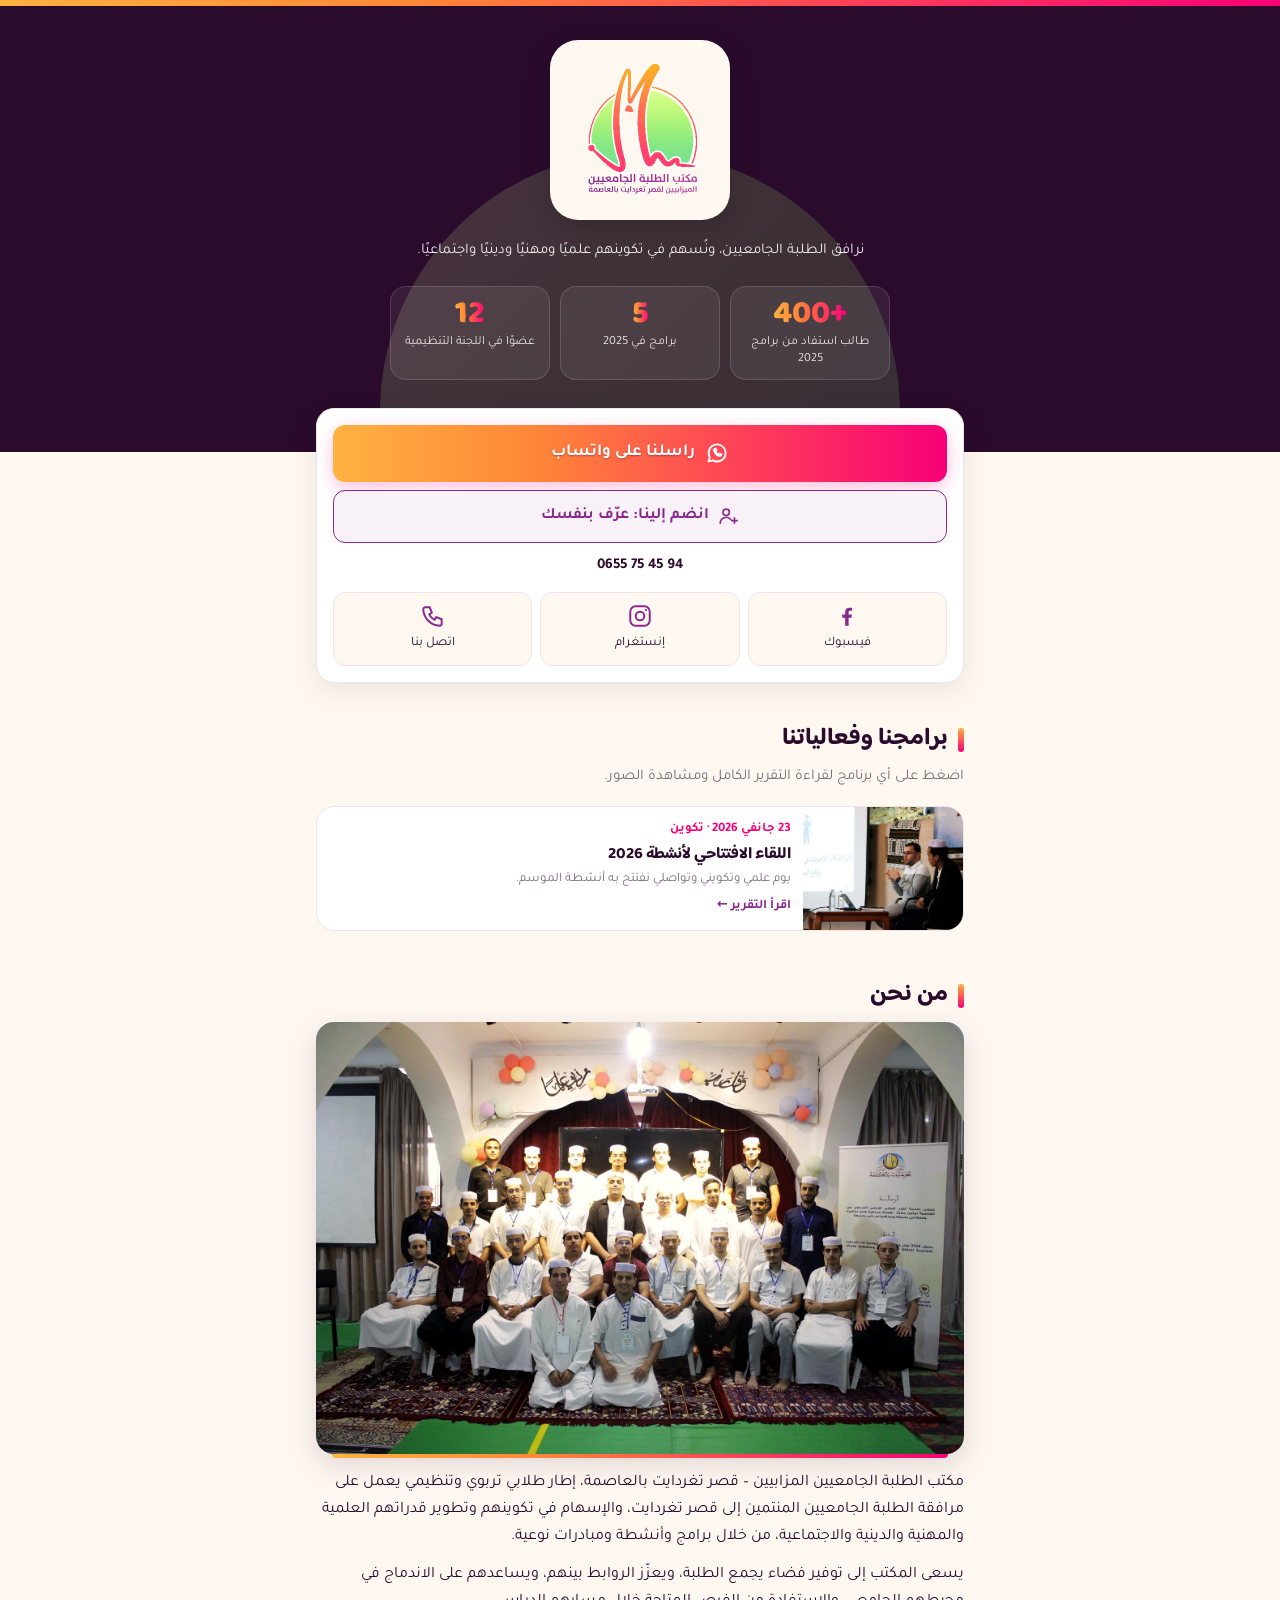
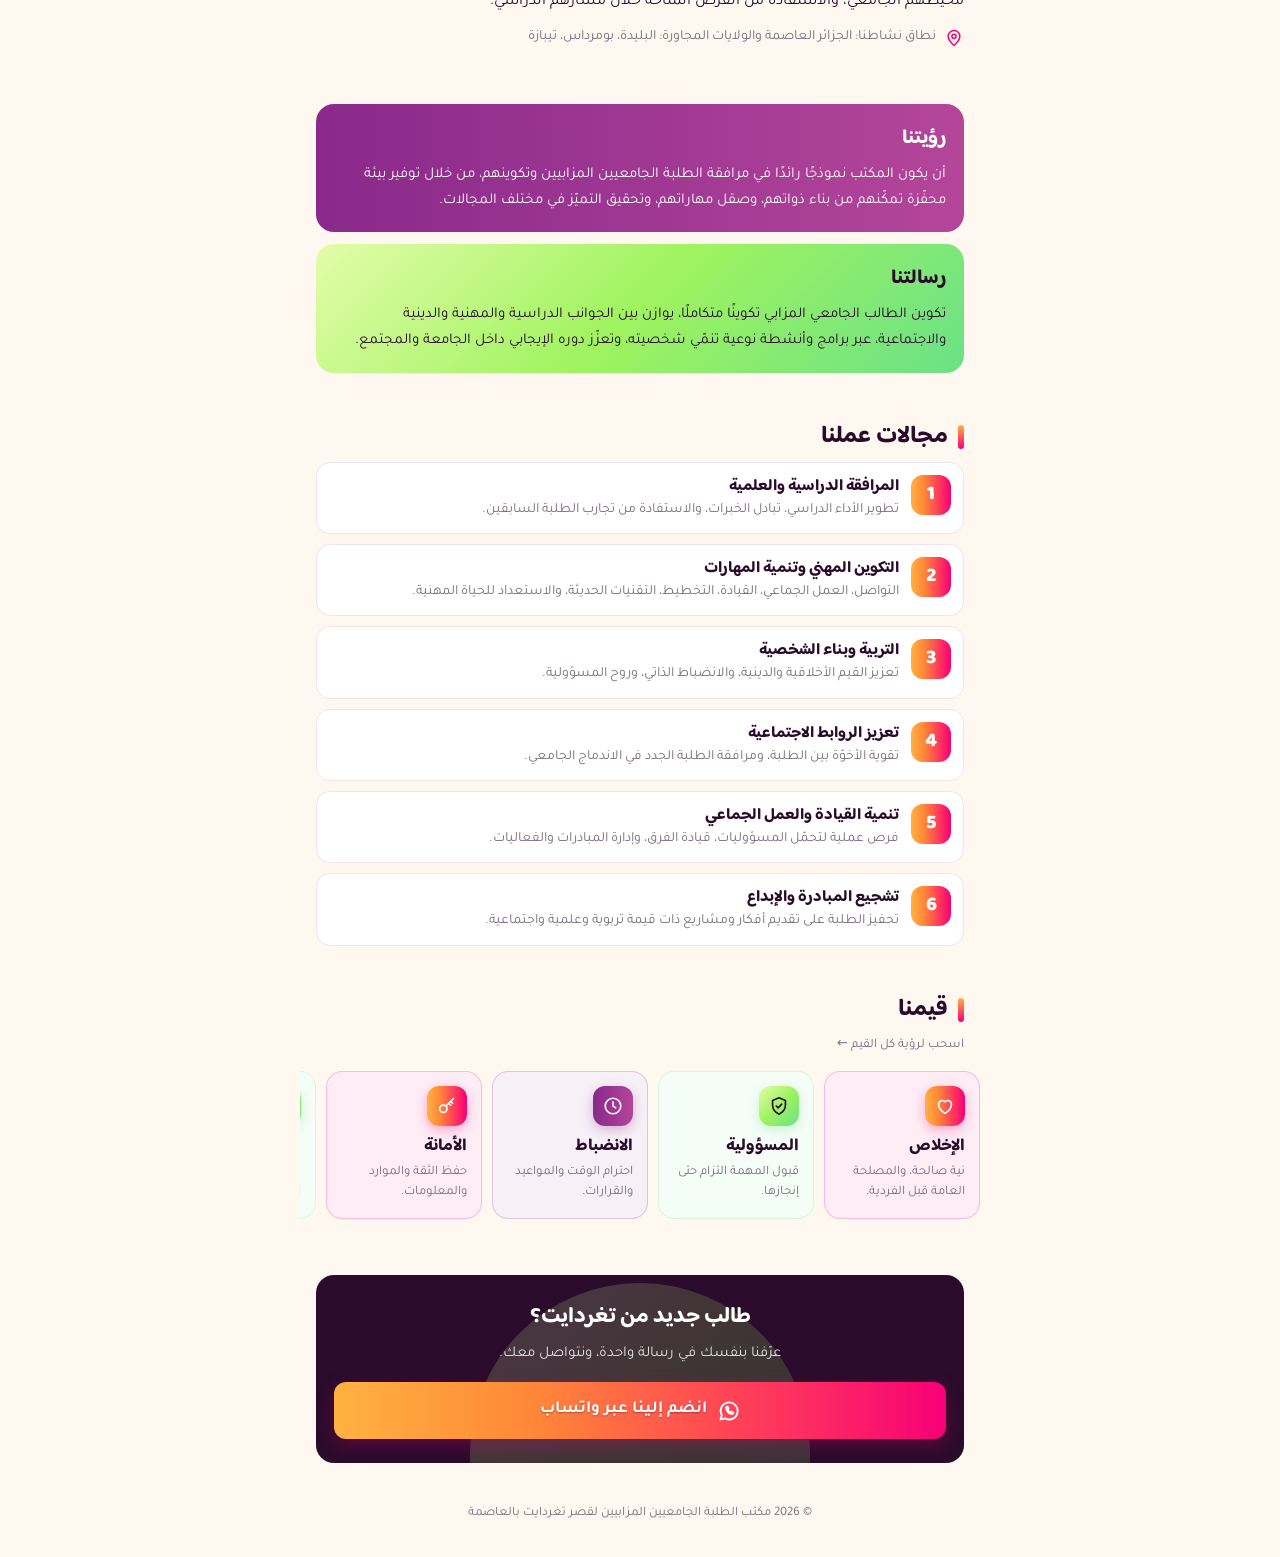
==== index.html @ e49881d8 "Landing page for the Tighardait student office Co-Authored-By: Claude Opus 5.5 <noreply@anthropic.co" ====
<!doctype html>
<html lang="ar" dir="rtl">
<head>
  <meta charset="utf-8">
  <meta name="viewport" content="width=device-width, initial-scale=1">
  <title>مكتب الطلبة الجامعيين المزابيين لقصر تغردايت بالعاصمة</title>
  <meta name="description" content="مكتب الطلبة الجامعيين المزابيين لقصر تغردايت بالجزائر العاصمة: وسائل التواصل، البرامج، والفعاليات.">
  <meta property="og:title" content="مكتب الطلبة الجامعيين المزابيين لقصر تغردايت بالعاصمة">
  <meta property="og:description" content="تواصل معنا واكتشف برامجنا وفعالياتنا.">
  <meta property="og:type" content="website">
  <meta name="theme-color" content="#2A0B2C">
  <link rel="preconnect" href="https://fonts.googleapis.com">
  <link rel="preconnect" href="https://fonts.gstatic.com" crossorigin>
  <link href="https://fonts.googleapis.com/css2?family=Baloo+Bhaijaan+2:wght@500;600;700;800&family=Tajawal:wght@300;400;500;700&display=swap" rel="stylesheet">
  <link rel="stylesheet" href="style.css">
</head>
<body data-page="home">
  <header class="hero">
    <div class="wrap">
      <div class="logo" id="logo"></div>
      <h1 id="name"></h1>
      <div class="sub" id="subname"></div>
      <p class="tagline" id="tagline"></p>
      <div class="stats" id="stats"></div>
    </div>
  </header>

  <main class="wrap">
    <div class="contact-card">
      <div id="wa"></div>
      <div class="socials" id="socials"></div>
    </div>

    <section id="programs">
      <h2 class="sec-title">برامجنا وفعالياتنا</h2>
      <p class="sec-lead">اضغط على أي برنامج لقراءة التقرير الكامل ومشاهدة الصور.</p>
      <div class="events" id="events"></div>
    </section>

    <section class="about">
      <h2 class="sec-title">من نحن</h2>
      <div class="group-photo" id="groupPhoto"></div>
      <div id="about"></div>
      <p class="scope" id="scope"></p>
    </section>

    <section>
      <div class="vm">
        <div class="vm-card vision"><h3>رؤيتنا</h3><p id="vision"></p></div>
        <div class="vm-card mission"><h3>رسالتنا</h3><p id="mission"></p></div>
      </div>
    </section>

    <section>
      <h2 class="sec-title">مجالات عملنا</h2>
      <ol class="goals" id="goals"></ol>
    </section>

    <section>
      <h2 class="sec-title">قيمنا</h2>
      <p class="sec-lead swipe-hint">اسحب لرؤية كل القيم ←</p>
      <div class="values" id="values"></div>
    </section>

    <section class="join-band">
      <h2>طالب جديد من تغردايت؟</h2>
      <p>عرّفنا بنفسك في رسالة واحدة، ونتواصل معك.</p>
      <div id="join2"></div>
    </section>
  </main>

  <footer>© <span id="year"></span> مكتب الطلبة الجامعيين المزابيين لقصر تغردايت بالعاصمة</footer>

  <script src="data.js"></script>
  <script src="app.js"></script>
</body>
</html>
---- style.css ----
/* ===== ألوان الهوية — من الشارت الغرافيكي 2026–2027 ===== */
:root {
  /* الأساسية */
  --amber: #FFB241;    /* كهرماني */
  --plum: #89298B;     /* برقوقي */
  --oasis: #6BE187;    /* أخضر الواحة */
  --magenta: #F70077;  /* ماجنتا تغردايت */
  /* الثانوية */
  --orchid: #B4469A; --lime: #C0FA75; --orange: #FF8638; --coral: #FF4058;
  /* المحايدة */
  --warm-grey: #7A6E7D; --mint: #F1FDE6; --ivory: #FFF8F1; --night: #2A0B2C;

  /* التدرجات */
  --g-flame: linear-gradient(90deg, #FFB241, #FF8638, #FF4058, #F70077);
  --g-oasis: linear-gradient(135deg, #E3FCA9, #9EF35F, #6BE187);
  --g-sign:  linear-gradient(90deg, #89298B, #B4469A);

  --primary: var(--night);
  --primary-ink: #ffffff;
  --accent: var(--magenta);
  --bg: var(--ivory);
  --surface: #ffffff;
  --ink: var(--night);
  --muted: var(--warm-grey);
  --line: #F0E4E8;
  --radius: 18px;
  --font: "Tajawal", system-ui, sans-serif;
  --font-head: "Baloo Bhaijaan 2", "Tajawal", system-ui, sans-serif;
}
@media (prefers-color-scheme: dark) {
  :root {
    --bg: #1d0820;
    --surface: #2A0B2C;
    --ink: #FFF8F1;
    --muted: #c3b6c5;
    --line: #43204a;
    --accent: #FF4D9E;
  }
}
h1, h2, h3, .sec-title { font-family: var(--font-head); }

* { box-sizing: border-box; margin: 0; padding: 0; }
html { scroll-behavior: smooth; }
body {
  font-family: var(--font);
  background: var(--bg);
  color: var(--ink);
  line-height: 1.7;
  -webkit-font-smoothing: antialiased;
}
img { display: block; max-width: 100%; }
a { color: inherit; }
.wrap { max-width: 680px; margin: 0 auto; padding: 0 16px; }

/* ===== رأس الصفحة ===== */
.hero {
  background: var(--primary);
  color: var(--primary-ink);
  padding: 40px 0 72px;
  text-align: center;
  position: relative;
  overflow: hidden;
}
/* «الواحة»: نصف دائرة خضراء خلف الشعار + خط «الشعلة» */
.hero::before {
  content: "";
  position: absolute; left: 50%; bottom: -220px; transform: translateX(-50%);
  width: 520px; height: 520px; border-radius: 50%;
  background: var(--g-oasis); opacity: .16;
  pointer-events: none;
}
.hero::after {
  content: "";
  position: absolute; left: 0; right: 0; top: 0; height: 6px;
  background: var(--g-flame);
}
.hero > .wrap { position: relative; z-index: 1; }
.logo {
  width: 180px; height: 180px; margin: 0 auto 18px; padding: 6px;
  border-radius: 28px;
  background: var(--ivory);
  display: grid; place-items: center;
  overflow: hidden;
  box-shadow: 0 6px 24px rgba(0,0,0,.18);
}
.logo img { width: 100%; height: 100%; object-fit: contain; }
.logo span {
  font-family: var(--font-head); font-weight: 800; font-size: 64px; line-height: 1;
  background: var(--g-flame); -webkit-background-clip: text; background-clip: text; color: transparent;
}
.hero h1 { font-size: 26px; line-height: 1.3; font-weight: 700; }
/* الاسم موجود داخل الشعار: نخفي العنوان بصرياً ونبقيه لمحركات البحث */
.hero.has-logo h1, .hero.has-logo .sub {
  position: absolute; width: 1px; height: 1px; overflow: hidden; clip: rect(0 0 0 0); white-space: nowrap;
}
.hero .sub { font-size: 16px; opacity: .85; margin-top: 2px; }
.hero .tagline { font-size: 15px; opacity: .9; margin: 14px auto 0; max-width: 460px; }

/* ===== أزرار التواصل ===== */
.contact-card {
  background: var(--surface);
  border-radius: var(--radius);
  padding: 16px;
  margin-top: -44px;
  position: relative; z-index: 2;
  box-shadow: 0 8px 30px rgba(0,0,0,.08);
  border: 1px solid var(--line);
}
.btn-main {
  display: flex; align-items: center; justify-content: center; gap: 10px;
  background: var(--g-flame); color: #fff;
  text-shadow: 0 1px 2px rgba(42,11,44,.35);
  box-shadow: 0 6px 18px rgba(247,0,119,.25);
  text-decoration: none; font-weight: 700; font-size: 17px;
  padding: 14px; border-radius: 12px;
}
.btn-main svg { width: 24px; height: 24px; }
.phone-line { text-align: center; margin: 10px 0 14px; color: var(--muted); font-size: 15px; direction: ltr; }
.phone-line a { text-decoration: none; font-weight: 600; color: var(--ink); }
.socials { display: flex; gap: 8px; }
.socials .social { flex: 1 1 0; min-width: 0; }
.social {
  display: flex; flex-direction: column; align-items: center; gap: 4px;
  padding: 10px 4px; border-radius: 12px;
  background: var(--bg); text-decoration: none;
  font-size: 13px; color: var(--ink);
  border: 1px solid var(--line);
  transition: transform .15s;
}
.social:active { transform: scale(.96); }
.social svg { width: 26px; height: 26px; color: var(--plum); }

/* ===== الأقسام ===== */
section { padding: 36px 0 8px; }
.sec-title { font-size: 21px; font-weight: 700; margin-bottom: 4px; display: flex; align-items: center; gap: 10px; }
.sec-title::before { content: ""; width: 6px; height: 24px; border-radius: 3px; background: linear-gradient(180deg, #FFB241, #F70077); }
.sec-title { font-size: 24px; font-weight: 700; }
.sec-lead { color: var(--muted); font-size: 15px; margin-bottom: 16px; }
.about p { color: var(--ink); font-size: 16px; margin-bottom: 10px; }
.about .scope {
  display: flex; align-items: flex-start; gap: 8px;
  font-size: 14px; color: var(--muted); margin-top: 4px;
}
.about .scope svg { width: 20px; height: 20px; flex: none; color: var(--magenta); margin-top: 2px; }

/* الرؤية والرسالة */
.vm { display: grid; gap: 12px; }
.vm-card { border-radius: var(--radius); padding: 18px; }
.vm-card h3 { font-size: 20px; margin-bottom: 6px; }
.vm-card p { font-size: 15px; line-height: 1.75; }
.vm-card.vision { background: var(--g-sign); color: #fff; }
.vm-card.mission { background: var(--g-oasis); color: var(--night); }

/* مجالات العمل */
.goals { list-style: none; counter-reset: g; display: grid; gap: 10px; }
.goals li {
  counter-increment: g;
  display: grid; grid-template-columns: 40px 1fr; column-gap: 12px;
  background: var(--surface); border: 1px solid var(--line);
  border-radius: 14px; padding: 12px;
}
.goals li::before {
  content: counter(g);
  grid-row: span 2;
  width: 40px; height: 40px; border-radius: 12px;
  display: grid; place-items: center;
  font-family: var(--font-head); font-weight: 800; font-size: 20px; color: #fff;
  background: var(--g-flame);
}
.goals strong { font-family: var(--font-head); font-size: 16px; font-weight: 700; line-height: 1.5; }
.goals span { font-size: 14px; color: var(--muted); line-height: 1.6; }

/* القيم */
/* شريط أفقي يُسحب بالإصبع */
.values {
  display: flex; gap: 10px;
  overflow-x: auto; scroll-snap-type: x mandatory;
  margin: 0 -16px; padding: 4px 16px 12px;
  scrollbar-width: none;
}
.values::-webkit-scrollbar { display: none; }
.swipe-hint { font-size: 13px; margin-bottom: 10px; }
.value {
  flex: 0 0 156px; scroll-snap-align: start;
  --tint: var(--magenta);
  --tile: var(--g-flame);
  position: relative; overflow: hidden;
  display: flex; flex-direction: column; gap: 4px;
  padding: 14px; border-radius: 16px;
  background: color-mix(in srgb, var(--tint) 7%, var(--surface));
  border: 1px solid color-mix(in srgb, var(--tint) 22%, transparent);
}
.value:nth-child(3n+2) { --tint: var(--oasis); --tile: var(--g-oasis); }
.value:nth-child(3n)   { --tint: var(--plum);  --tile: var(--g-sign); }
.v-ico {
  width: 40px; height: 40px; border-radius: 12px; margin-bottom: 6px;
  display: grid; place-items: center;
  background: var(--tile); color: #fff;
  box-shadow: 0 4px 12px color-mix(in srgb, var(--tint) 30%, transparent);
}
.value:nth-child(3n+2) .v-ico { color: var(--night); }
.v-ico svg { width: 22px; height: 22px; }
.value strong { font-family: var(--font-head); font-size: 17px; font-weight: 700; line-height: 1.35; }
.v-txt { font-size: 13px; color: var(--muted); line-height: 1.6; }

/* ===== الأرقام في رأس الصفحة ===== */
.stats {
  display: flex; justify-content: center; gap: 10px; flex-wrap: wrap;
  margin-top: 22px;
}
.stat {
  flex: 1 1 0; min-width: 96px; max-width: 160px;
  background: rgba(255,255,255,.07);
  border: 1px solid rgba(255,255,255,.14);
  border-radius: 16px; padding: 10px 8px;
  display: flex; flex-direction: column; align-items: center;
}
.stat b {
  font-family: var(--font-head); font-weight: 800; font-size: 32px; line-height: 1.1;
  background: var(--g-flame); -webkit-background-clip: text; background-clip: text; color: transparent;
}
.stat span { font-size: 12.5px; opacity: .85; line-height: 1.4; margin-top: 2px; }

/* ===== زر «انضم إلينا» ===== */
.btn-join {
  display: flex; align-items: center; justify-content: center; gap: 8px;
  margin-top: 8px; padding: 12px; border-radius: 12px;
  border: 1.5px solid var(--plum); color: var(--plum);
  text-decoration: none; font-weight: 700; font-size: 16px;
  background: color-mix(in srgb, var(--plum) 6%, var(--surface));
}
.btn-join svg { width: 22px; height: 22px; }
@media (prefers-color-scheme: dark) { .btn-join { color: var(--oasis); border-color: var(--oasis); } }

.join-band {
  margin-top: 36px; padding: 24px 18px; border-radius: var(--radius);
  background: var(--night); color: #fff; text-align: center;
  position: relative; overflow: hidden;
}
.join-band::before {
  content: ""; position: absolute; left: 50%; bottom: -160px; transform: translateX(-50%);
  width: 340px; height: 340px; border-radius: 50%; background: var(--g-oasis); opacity: .18;
}
.join-band > * { position: relative; }
.join-band h2 { font-size: 22px; }
.join-band p { opacity: .85; margin: 4px 0 16px; font-size: 15px; }

/* ===== الصورة الجماعية ===== */
.group-photo:empty { display: none; }
.group-photo { margin: 6px 0 16px; position: relative; }
.group-photo img {
  width: 100%; aspect-ratio: 3/2; object-fit: cover; border-radius: var(--radius);
  box-shadow: 0 10px 30px rgba(42,11,44,.15);
}
.group-photo::after {
  content: ""; position: absolute; left: 16px; right: 16px; bottom: -4px; height: 4px;
  border-radius: 0 0 4px 4px; background: var(--g-flame);
}
/* البرامج */
.programs { display: grid; grid-template-columns: 1fr 1fr; gap: 12px; }
.program {
  background: var(--surface); border: 1px solid var(--line);
  border-radius: var(--radius); overflow: hidden;
}
.program .ph { aspect-ratio: 4/3; }
.program h3 { font-size: 15px; padding: 10px 12px 2px; line-height: 1.5; }
.program p { font-size: 13px; color: var(--muted); padding: 0 12px 12px; line-height: 1.6; }

/* الفعاليات */
.events { display: flex; flex-direction: column; gap: 12px; }
.event {
  display: grid; grid-template-columns: 112px 1fr; gap: 12px;
  background: var(--surface); border: 1px solid var(--line);
  border-radius: var(--radius); overflow: hidden;
  text-decoration: none; color: inherit;
  transition: transform .15s, box-shadow .15s;
}
.event:hover { box-shadow: 0 6px 20px rgba(0,0,0,.08); }
.event:active { transform: scale(.99); }
.event .ph { height: 100%; min-height: 104px; }
.event .body { padding: 12px 0 12px 12px; display: flex; flex-direction: column; justify-content: center; }
.event .date { font-size: 13px; color: var(--accent); font-weight: 600; }
.event h3 { font-size: 16px; line-height: 1.45; margin: 2px 0 4px; }
.event p { font-size: 13px; color: var(--muted); line-height: 1.55; }
.event .more { font-size: 13px; color: var(--plum); font-weight: 700; margin-top: 6px; }
@media (prefers-color-scheme: dark) { .event .more, .social svg { color: var(--oasis); } }

/* صورة بديلة عند غياب الصورة */
.ph { background: var(--line); position: relative; overflow: hidden; }
.ph img { width: 100%; height: 100%; object-fit: cover; }
.ph.empty {
  background: var(--g-oasis);
  display: grid; place-items: center;
}
.ph.empty::after {
  content: ""; width: 34px; height: 34px; opacity: .45;
  background: no-repeat center/contain url("data:image/svg+xml,%3Csvg xmlns='http://www.w3.org/2000/svg' viewBox='0 0 24 24' fill='none' stroke='%232A0B2C' stroke-width='1.6'%3E%3Crect x='3' y='5' width='18' height='14' rx='2'/%3E%3Ccircle cx='9' cy='10' r='2'/%3E%3Cpath d='m21 16-5-5-8 8'/%3E%3C/svg%3E");
}

footer { text-align: center; color: var(--muted); font-size: 13px; padding: 40px 16px 32px; }

/* ===== صفحة الفعالية ===== */
.topbar {
  position: sticky; top: 0; z-index: 10;
  background: color-mix(in srgb, var(--bg) 88%, transparent);
  backdrop-filter: blur(10px);
  border-bottom: 1px solid var(--line);
}
.topbar .wrap { display: flex; align-items: center; justify-content: space-between; height: 56px; }
.topbar a, .topbar button {
  display: inline-flex; align-items: center; gap: 6px;
  font: inherit; font-size: 15px; font-weight: 600;
  color: var(--plum); background: none; border: 0; cursor: pointer; text-decoration: none;
}
@media (prefers-color-scheme: dark) { .topbar a, .topbar button { color: var(--oasis); } }
.topbar svg { width: 20px; height: 20px; }
.ev-cover { aspect-ratio: 16/9; border-radius: var(--radius); margin-top: 16px; }
.ev-head { padding: 18px 0 8px; }
.ev-head h1 { font-size: 24px; line-height: 1.4; }
.ev-meta { display: flex; flex-wrap: wrap; gap: 8px; margin-top: 10px; }
.chip {
  font-size: 13px; padding: 4px 12px; border-radius: 999px;
  background: var(--surface); border: 1px solid var(--line); color: var(--muted);
}
.ev-report p { font-size: 16.5px; margin-bottom: 14px; }
.gallery { display: grid; grid-template-columns: 1fr 1fr; gap: 8px; margin-top: 8px; }
.gallery .ph { aspect-ratio: 1; border-radius: 12px; cursor: zoom-in; }
.gallery .ph.empty { cursor: default; }
/* عدد فردي من الصور: الأولى تأخذ العرض كاملاً */
.gallery .ph:first-child:nth-last-child(odd) { grid-column: 1 / -1; aspect-ratio: 3/2; }

.ev-intro {
  margin-top: 14px; padding: 14px 16px; border-radius: 14px;
  background: var(--g-oasis); color: var(--night);
  font-size: 16px; line-height: 1.8; font-weight: 500;
}

.speakers { display: grid; gap: 10px; }
.speaker {
  display: grid; grid-template-columns: 44px 1fr; gap: 12px; align-items: start;
  background: var(--surface); border: 1px solid var(--line);
  border-radius: 16px; padding: 14px;
}
.sp-num {
  width: 44px; height: 44px; border-radius: 14px;
  display: grid; place-items: center; color: #fff;
  font-family: var(--font-head); font-weight: 800; font-size: 22px;
  background: var(--g-sign);
}
.speaker h3 { font-size: 17px; line-height: 1.5; }
.sp-name { font-weight: 700; color: var(--magenta); font-size: 15px; margin-top: 4px; }
.sp-role { font-size: 13px; color: var(--muted); line-height: 1.6; }
@media (prefers-color-scheme: dark) { .sp-name { color: var(--accent); } }

.poster { cursor: zoom-in; max-width: 420px; margin: 0 auto; }
.poster img { width: 100%; border-radius: 14px; box-shadow: 0 8px 24px rgba(42,11,44,.15); }

.lightbox {
  position: fixed; inset: 0; z-index: 100;
  background: rgba(0,0,0,.92);
  display: none; align-items: center; justify-content: center; padding: 16px;
}
.lightbox.open { display: flex; }
.lightbox img { max-height: 90vh; border-radius: 8px; }
.lightbox button {
  position: absolute; top: 12px; left: 12px;
  width: 44px; height: 44px; border-radius: 50%;
  border: 0; background: rgba(255,255,255,.15); color: #fff; font-size: 26px; cursor: pointer;
}
.notfound { text-align: center; padding: 80px 16px; color: var(--muted); }
.toast {
  position: fixed; bottom: 24px; left: 50%; transform: translateX(-50%);
  background: var(--ink); color: var(--bg); padding: 10px 18px; border-radius: 999px;
  font-size: 14px; opacity: 0; transition: opacity .2s; pointer-events: none;
}
.toast.show { opacity: 1; }

@media (min-width: 640px) {
  .hero h1 { font-size: 30px; }
  .programs { grid-template-columns: 1fr 1fr; }
  .event { grid-template-columns: 160px 1fr; }
  .gallery { grid-template-columns: 1fr 1fr 1fr; }
}
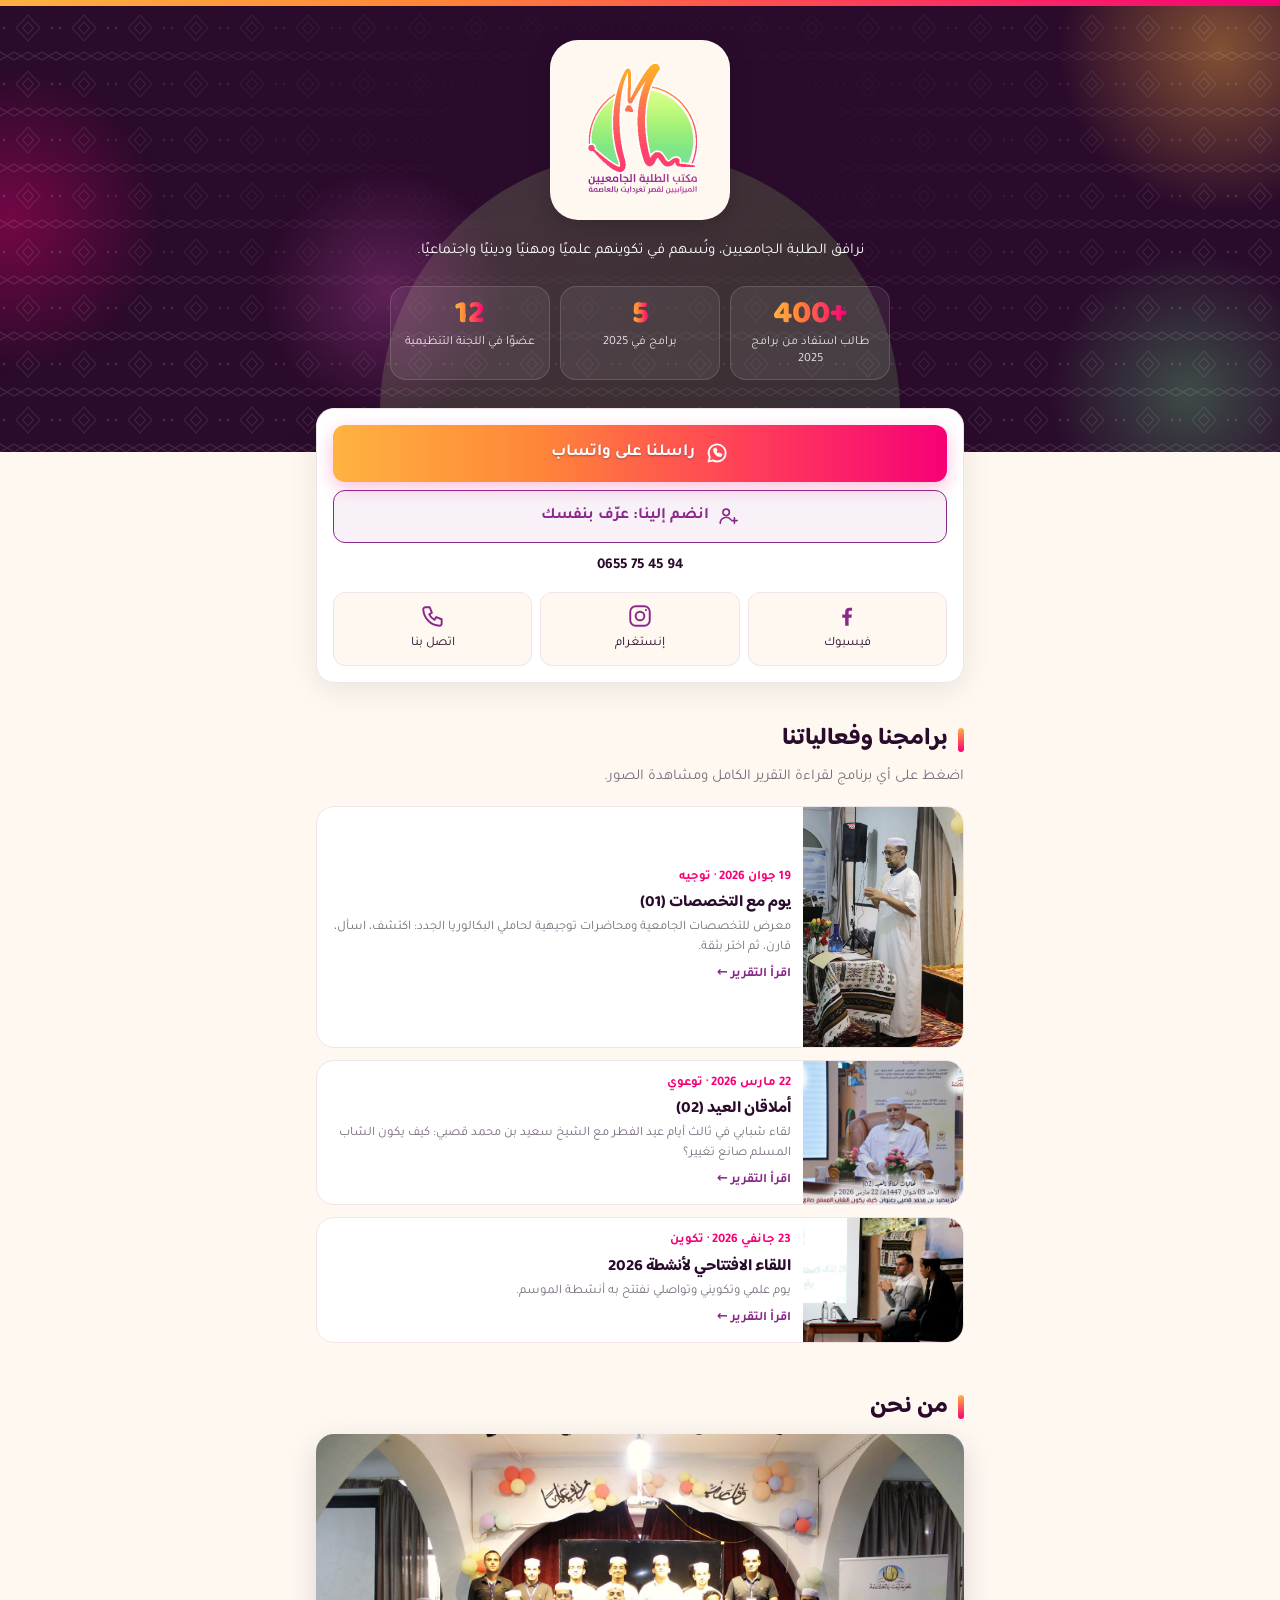
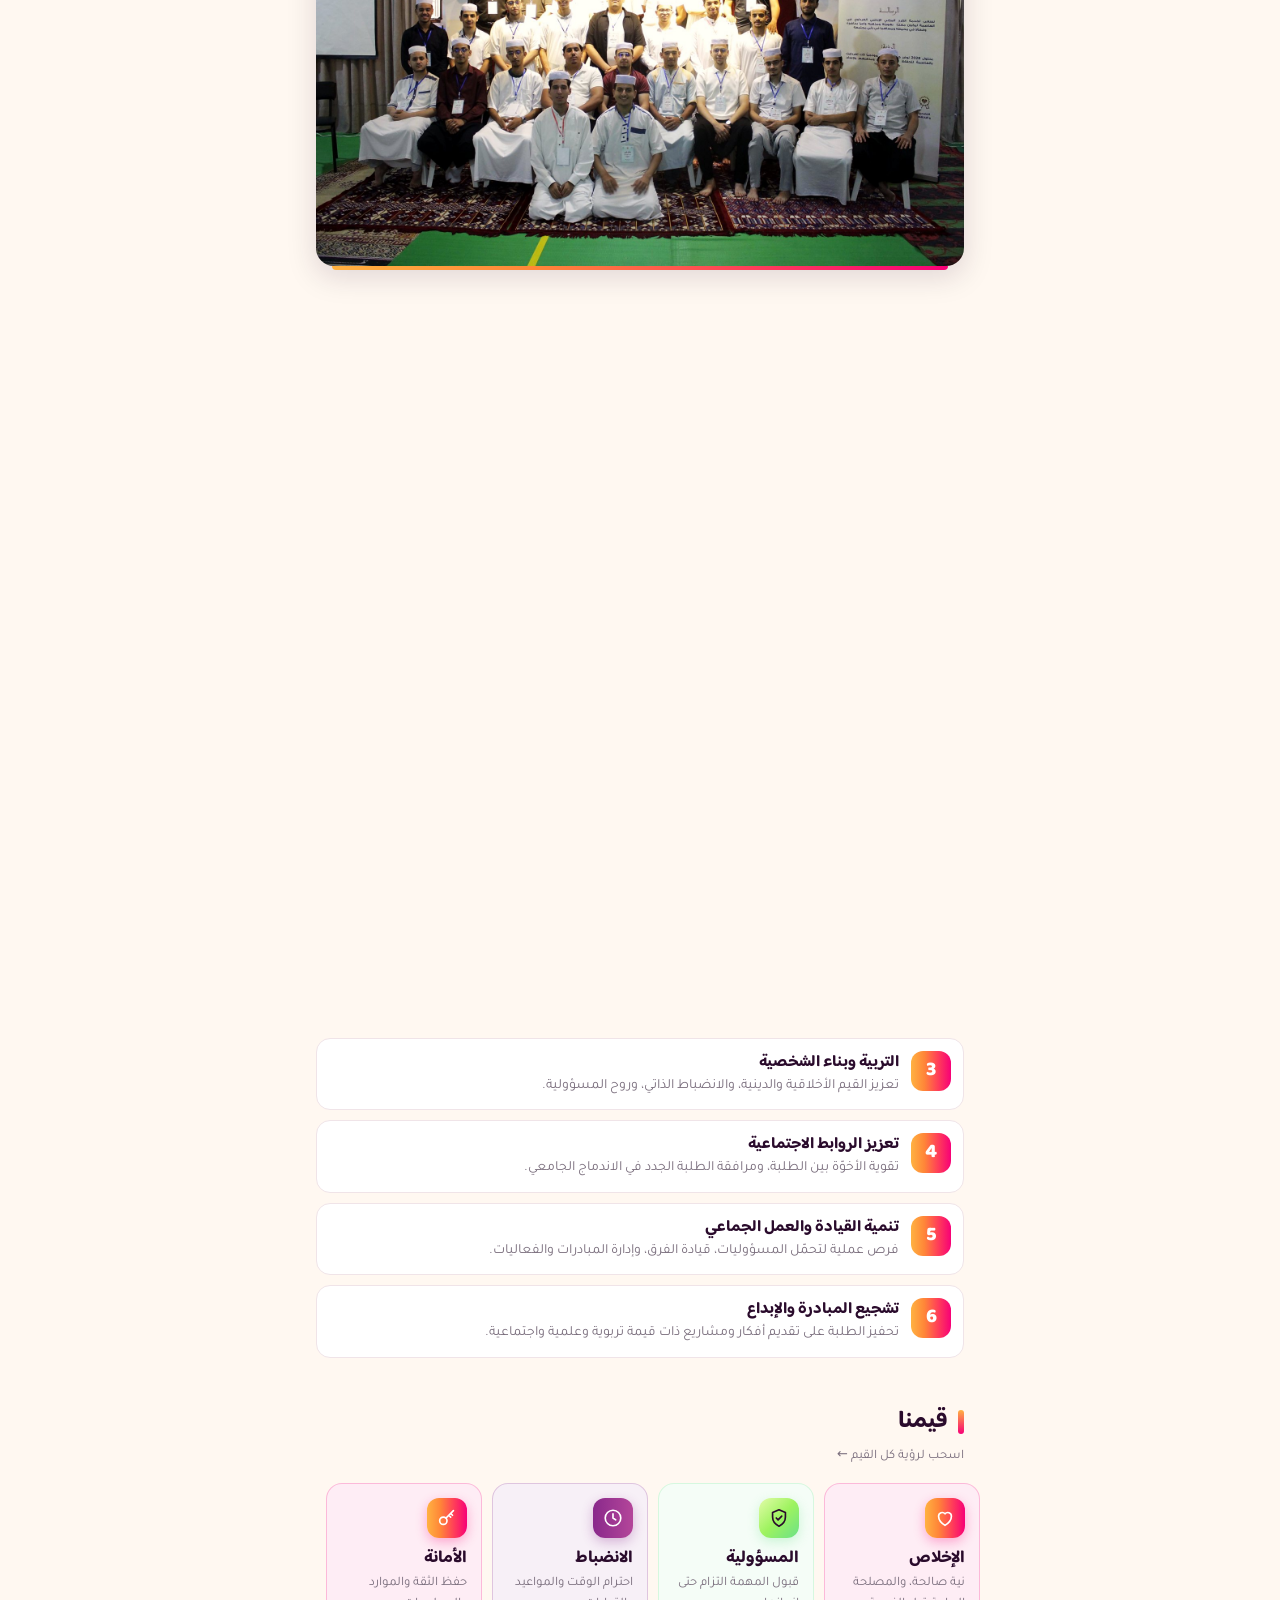
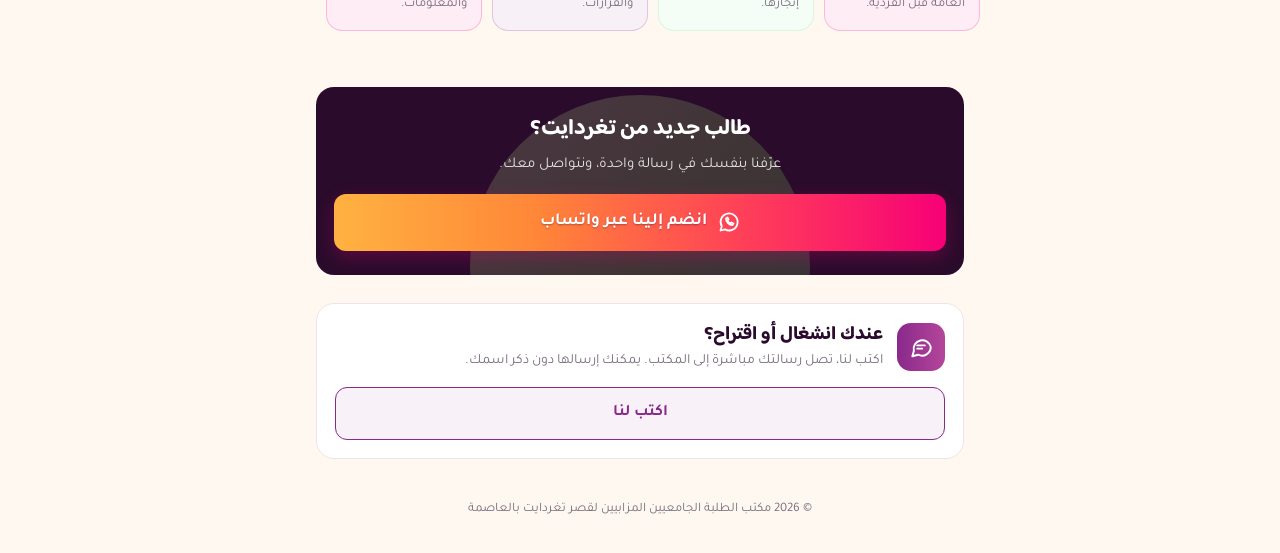
==== commit 14f89ed2: "Living hero background and self-drawing icons Drifting brand-colour glows and a slow Mzab-style patt" ====
--- a/index.html
+++ b/index.html
@@ -16,6 +16,10 @@
 </head>
 <body data-page="home">
   <header class="hero">
+    <div class="hero-fx" aria-hidden="true">
+      <span class="blob b1"></span><span class="blob b2"></span><span class="blob b3"></span><span class="blob b4"></span>
+      <span class="pattern"></span>
+    </div>
     <div class="wrap">
       <div class="logo" id="logo"></div>
       <h1 id="name"></h1>
--- a/style.css
+++ b/style.css
@@ -299,6 +299,62 @@
 
 footer { text-align: center; color: var(--muted); font-size: 13px; padding: 40px 16px 32px; }
 
+/* ===== الانشغالات والمقترحات ===== */
+.fb-band {
+  margin-top: 28px; padding: 18px; border-radius: var(--radius);
+  background: var(--surface); border: 1px solid var(--line);
+  display: grid; grid-template-columns: auto 1fr; gap: 6px 14px; align-items: center;
+}
+.fb-ico { width: 48px; height: 48px; border-radius: 14px; display: grid; place-items: center; background: var(--g-sign); color: #fff; }
+.fb-ico svg { width: 26px; height: 26px; }
+.fb-text h2 { font-size: 19px; line-height: 1.4; }
+.fb-text p { color: var(--muted); font-size: 14px; line-height: 1.6; margin-top: 2px; }
+.fb-open {
+  grid-column: 1 / -1; margin-top: 8px; padding: 12px; border-radius: 12px; cursor: pointer;
+  font: inherit; font-weight: 700; font-size: 16px;
+  border: 1.5px solid var(--plum); color: var(--plum);
+  background: color-mix(in srgb, var(--plum) 6%, var(--surface));
+}
+@media (prefers-color-scheme: dark) { .fb-open { color: var(--oasis); border-color: var(--oasis); } }
+
+.fb-sheet {
+  position: fixed; inset: 0; z-index: 120; display: flex; align-items: flex-end; justify-content: center;
+  background: rgba(20, 4, 22, .55); opacity: 0; pointer-events: none; transition: opacity .2s;
+}
+.fb-sheet.open { opacity: 1; pointer-events: auto; }
+.fb-card {
+  position: relative; width: 100%; max-width: 520px; max-height: 92vh; overflow: auto;
+  background: var(--surface); color: var(--ink);
+  border-radius: 22px 22px 0 0; padding: 10px 18px calc(18px + env(safe-area-inset-bottom));
+  transform: translateY(24px); transition: transform .25s;
+}
+.fb-sheet.open .fb-card { transform: none; }
+.fb-grip { width: 44px; height: 5px; border-radius: 9px; background: var(--line); margin: 0 auto 12px; }
+.fb-card h2 { font-size: 21px; margin-bottom: 10px; }
+.fb-card label { display: block; font-weight: 700; font-size: 15px; margin: 12px 0 6px; }
+.fb-card label span { font-weight: 400; color: var(--muted); font-size: 13px; }
+.fb-card textarea, .fb-card input {
+  width: 100%; font: inherit; font-size: 16px; color: var(--ink);
+  background: var(--bg); border: 1.5px solid var(--line); border-radius: 12px; padding: 12px;
+}
+.fb-card textarea { resize: vertical; min-height: 120px; }
+.fb-card textarea:focus, .fb-card input:focus { outline: none; border-color: var(--plum); }
+.fb-hp { position: absolute !important; left: -9999px; width: 1px; height: 1px; opacity: 0; }
+.fb-err { color: var(--coral, #FF4058); font-size: 14px; min-height: 20px; margin-top: 6px; }
+.fb-actions { display: grid; gap: 8px; margin-top: 4px; }
+.fb-send { border: 0; cursor: pointer; font: inherit; font-weight: 700; font-size: 17px; width: 100%; }
+.fb-send:disabled { opacity: .7; cursor: wait; }
+.fb-cancel { background: none; border: 0; padding: 10px; font: inherit; color: var(--muted); cursor: pointer; }
+.fb-card.sent > :not(.fb-done):not(.fb-grip) { display: none; }
+.fb-done { text-align: center; padding: 10px 0 4px; }
+.fb-done p { color: var(--muted); margin: 4px 0 16px; }
+.fb-done .btn-main { border: 0; width: 100%; cursor: pointer; font: inherit; font-weight: 700; font-size: 17px; }
+.fb-check {
+  width: 64px; height: 64px; margin: 6px auto 10px; border-radius: 50%;
+  display: grid; place-items: center; font-size: 32px; font-weight: 700;
+  background: var(--g-oasis); color: var(--night);
+}
+
 /* ===== صفحة الفعالية ===== */
 .topbar {
   position: sticky; top: 0; z-index: 10;
@@ -352,6 +408,10 @@
 .sp-role { font-size: 13px; color: var(--muted); line-height: 1.6; }
 @media (prefers-color-scheme: dark) { .sp-name { color: var(--accent); } }
 
+.ev-video { max-width: 360px; margin: 8px auto 0; }
+.ev-video video { display: block; width: 100%; aspect-ratio: 9 / 16; background: var(--night, #2A0B2C); border-radius: 16px; box-shadow: 0 8px 24px rgba(42,11,44,.18); }
+.ev-logo { display: block; width: 128px; height: 128px; object-fit: contain; margin: 4px auto 14px; border-radius: 18px; background: #fff; padding: 6px; box-shadow: 0 4px 14px rgba(42,11,44,.12); }
+
 .poster { cursor: zoom-in; max-width: 420px; margin: 0 auto; }
 .poster img { width: 100%; border-radius: 14px; box-shadow: 0 8px 24px rgba(42,11,44,.15); }
 
@@ -381,3 +441,131 @@
   .event { grid-template-columns: 160px 1fr; }
   .gallery { grid-template-columns: 1fr 1fr 1fr; }
 }
+
+/* =========================================================
+   الحركة — تُفعَّل فقط لمن لم يطلب تقليل الحركة في هاتفه
+   ========================================================= */
+@media (prefers-reduced-motion: no-preference) {
+
+  /* ظهور العناصر عند التمرير */
+  .anim .rv { opacity: 0; transform: translateY(18px); transition: opacity .6s ease var(--d, 0ms), transform .6s cubic-bezier(.2,.8,.2,1) var(--d, 0ms); }
+  .anim .rv.in { opacity: 1; transform: none; }
+  .anim .values > .rv { transform: translateX(-24px) scale(.96); }
+  .anim .values > .rv.in { transform: none; }
+  .anim .gallery > .rv { transform: scale(.94); }
+  .anim .gallery > .rv.in { transform: none; }
+
+  /* الواجهة: الشعار يقفز ثم يطفو، والنصوص تصعد بالتتابع */
+  .hero .logo { animation: pop-in .7s cubic-bezier(.3,1.6,.5,1) both, float 5s ease-in-out 1s infinite; }
+  .hero .tagline { animation: rise .7s ease .25s both; }
+  .hero .stat { animation: rise .6s ease both; }
+  .hero .stat:nth-child(1) { animation-delay: .35s; }
+  .hero .stat:nth-child(2) { animation-delay: .47s; }
+  .hero .stat:nth-child(3) { animation-delay: .59s; }
+
+  /* زر واتساب: لمعة تمرّ عليه وأيقونة ترنّ */
+  .btn-main { position: relative; overflow: hidden; transition: transform .15s; }
+  .btn-main::after {
+    content: ""; position: absolute; top: 0; bottom: 0; width: 40%; left: -60%;
+    background: linear-gradient(100deg, transparent, rgba(255,255,255,.45), transparent);
+    transform: skewX(-20deg); animation: shine 4.5s ease-in-out 1.5s infinite;
+  }
+  .btn-main svg { animation: ring 4.5s ease-in-out 1.5s infinite; transform-origin: 50% 60%; }
+  .btn-main:active, .btn-join:active, .fb-open:active { transform: scale(.97); }
+
+  /* أيقونات التواصل: تقفز عند الظهور وعند اللمس */
+  .social { transition: transform .2s, box-shadow .2s, border-color .2s; }
+  .social svg { transition: transform .3s cubic-bezier(.3,1.6,.5,1); }
+  .anim .social.rv.in svg { animation: icon-pop .6s cubic-bezier(.3,1.6,.5,1) calc(var(--d) + .25s) both; }
+  .social:hover { transform: translateY(-3px); border-color: var(--plum); box-shadow: 0 8px 18px rgba(137,41,139,.15); }
+  .social:hover svg, .social:active svg { transform: scale(1.18) rotate(-6deg); }
+
+  /* أيقونات القيم: تدور قليلًا عند الظهور ثم تتمايل بهدوء */
+  .anim .value.rv.in .v-ico { animation: icon-spin .7s cubic-bezier(.3,1.5,.5,1) calc(var(--d) + .2s) both, bob 3.6s ease-in-out calc(var(--d) + 1s) infinite; }
+  .value { transition: transform .25s; }
+  .value:hover { transform: translateY(-4px); }
+
+  /* أرقام مجالات العمل تقفز */
+  .anim .goals li.rv.in::before { animation: icon-pop .55s cubic-bezier(.3,1.6,.5,1) calc(var(--d) + .2s) both; }
+
+  /* الشريط الملوّن بجانب العناوين ينمو */
+  .anim .sec-title.rv.in::before { animation: grow-y .5s ease .15s both; }
+
+  /* سهم «اقرأ التقرير» يتحرك، والبطاقة ترتفع عند اللمس */
+  .event { transition: transform .2s, box-shadow .2s; }
+  .event:hover { transform: translateY(-3px); box-shadow: 0 10px 24px rgba(42,11,44,.14); }
+  .event:active { transform: scale(.98); }
+  .event .ph img { transition: transform .5s; }
+  .event:hover .ph img { transform: scale(1.06); }
+  .event .more { display: inline-block; animation: nudge 2.4s ease-in-out infinite; }
+
+  /* دبوس النطاق يقفز، وأيقونة الرسائل تهتز أحيانًا */
+  .about .scope svg { animation: drop 2.8s ease-in-out infinite; }
+  .fb-ico svg { animation: wiggle 5s ease-in-out 2s infinite; }
+  .fb-check { animation: pop-in .6s cubic-bezier(.3,1.6,.5,1) both; }
+  .fb-card.sent .fb-check { animation: pop-in .6s cubic-bezier(.3,1.6,.5,1) both; }
+
+  /* صفحة الفعالية */
+  .ev-cover img { animation: zoom-out 1.2s ease both; }
+  .ev-logo { animation: pop-in .7s cubic-bezier(.3,1.6,.5,1) .2s both; }
+  .anim .speaker.rv.in .sp-num { animation: icon-pop .55s cubic-bezier(.3,1.6,.5,1) calc(var(--d) + .2s) both; }
+  .gallery .ph img { transition: transform .4s; }
+  .gallery .ph:hover img { transform: scale(1.05); }
+}
+
+@keyframes pop-in { 0% { opacity: 0; transform: scale(.6); } 100% { opacity: 1; transform: none; } }
+@keyframes rise { from { opacity: 0; transform: translateY(14px); } to { opacity: 1; transform: none; } }
+@keyframes float { 0%, 100% { translate: 0 0; } 50% { translate: 0 -6px; } }
+@keyframes shine { 0%, 70% { left: -60%; } 100% { left: 130%; } }
+@keyframes ring { 0%, 70%, 100% { rotate: 0deg; } 74% { rotate: -14deg; } 78% { rotate: 12deg; } 82% { rotate: -8deg; } 86% { rotate: 4deg; } }
+@keyframes icon-pop { 0% { transform: scale(.3); opacity: 0; } 100% { transform: none; opacity: 1; } }
+@keyframes icon-spin { 0% { transform: scale(.4) rotate(-90deg); opacity: 0; } 100% { transform: none; opacity: 1; } }
+@keyframes bob { 0%, 100% { translate: 0 0; } 50% { translate: 0 -3px; } }
+@keyframes grow-y { from { transform: scaleY(0); } to { transform: none; } }
+@keyframes nudge { 0%, 60%, 100% { translate: 0 0; } 75% { translate: -4px 0; } }
+@keyframes drop { 0%, 60%, 100% { translate: 0 0; } 70% { translate: 0 -5px; } 80% { translate: 0 0; } 88% { translate: 0 -2px; } }
+@keyframes wiggle { 0%, 80%, 100% { rotate: 0deg; } 84% { rotate: -12deg; } 88% { rotate: 10deg; } 92% { rotate: -6deg; } 96% { rotate: 3deg; } }
+@keyframes zoom-out { from { transform: scale(1.08); } to { transform: none; } }
+
+/* =========================================================
+   خلفية الواجهة الحيّة: دوائر بألوان المكتب + نقش مزابي
+   ========================================================= */
+.hero-fx { position: absolute; inset: 0; z-index: 0; overflow: hidden; pointer-events: none; }
+.blob { position: absolute; border-radius: 50%; will-change: transform; }
+.b1 { width: 340px; height: 340px; top: -120px; right: -110px; background: radial-gradient(circle, rgba(255,178,65,.42), rgba(255,178,65,0) 68%); }
+.b2 { width: 320px; height: 320px; top: 60px; left: -150px; background: radial-gradient(circle, rgba(247,0,119,.36), rgba(247,0,119,0) 68%); }
+.b3 { width: 300px; height: 300px; bottom: -90px; right: -60px; background: radial-gradient(circle, rgba(107,225,135,.30), rgba(107,225,135,0) 68%); }
+.b4 { width: 260px; height: 260px; bottom: 30px; left: 20%; background: radial-gradient(circle, rgba(180,70,154,.38), rgba(180,70,154,0) 68%); }
+.pattern {
+  position: absolute; inset: -56px;
+  background-image: url("data:image/svg+xml,%3Csvg xmlns='http://www.w3.org/2000/svg' width='56' height='56' viewBox='0 0 56 56'%3E%3Cg fill='none' stroke='%23FFF8F1' stroke-width='1.1' stroke-linejoin='round'%3E%3Cpath d='M28 15 40 28 28 41 16 28z'/%3E%3Cpath d='M28 22 33.5 28 28 34 22.5 28z'/%3E%3Cpath d='M0 4 7 0 14 4 21 0 28 4 35 0 42 4 49 0 56 4'/%3E%3Cpath d='M0 52 7 56 14 52 21 56 28 52 35 56 42 52 49 56 56 52'/%3E%3C/g%3E%3Cg fill='%23FFF8F1'%3E%3Ccircle cx='4' cy='28' r='1.4'/%3E%3Ccircle cx='52' cy='28' r='1.4'/%3E%3C/g%3E%3C/svg%3E");
+  background-size: 56px 56px;
+  opacity: .12;
+  -webkit-mask-image: radial-gradient(ellipse at 50% 35%, transparent 12%, #000 62%);
+          mask-image: radial-gradient(ellipse at 50% 35%, transparent 12%, #000 62%);
+}
+
+@media (prefers-reduced-motion: no-preference) {
+  .b1 { animation: drift1 16s ease-in-out infinite alternate; }
+  .b2 { animation: drift2 19s ease-in-out infinite alternate; }
+  .b3 { animation: drift3 21s ease-in-out infinite alternate; }
+  .b4 { animation: drift4 17s ease-in-out infinite alternate; }
+  .pattern { animation: pattern-move 30s linear infinite; }
+
+  /* الأيقونات تترسم خطًا بخط */
+  .anim svg.draw .ln { stroke-dasharray: var(--len); stroke-dashoffset: var(--len); }
+  .anim svg.draw .fl { fill-opacity: 0; }
+  .anim .rv.in svg.draw .ln { animation: draw-line 1.1s cubic-bezier(.6,.1,.3,1) calc(var(--d, 0ms) + .25s) forwards; }
+  .anim .rv.in svg.draw .fl { animation: fill-in .5s ease calc(var(--d, 0ms) + 1.1s) forwards; }
+  /* الأشكال الثانية في الأيقونة تتأخر قليلًا ليظهر الرسم متسلسلًا */
+  .anim .rv.in svg.draw .ln:nth-child(2) { animation-delay: calc(var(--d, 0ms) + .55s); }
+  .anim .rv.in svg.draw .ln:nth-child(3) { animation-delay: calc(var(--d, 0ms) + .8s); }
+}
+
+@keyframes drift1 { from { transform: translate(0, 0) scale(1); } to { transform: translate(-90px, 70px) scale(1.25); } }
+@keyframes drift2 { from { transform: translate(0, 0) scale(1.1); } to { transform: translate(110px, -40px) scale(.9); } }
+@keyframes drift3 { from { transform: translate(0, 0) scale(.9); } to { transform: translate(-120px, -60px) scale(1.2); } }
+@keyframes drift4 { from { transform: translate(0, 0) scale(1); } to { transform: translate(70px, -80px) scale(1.15); } }
+@keyframes pattern-move { from { transform: translate(0, 0); } to { transform: translate(56px, 56px); } }
+@keyframes draw-line { to { stroke-dashoffset: 0; } }
+@keyframes fill-in { to { fill-opacity: 1; } }
